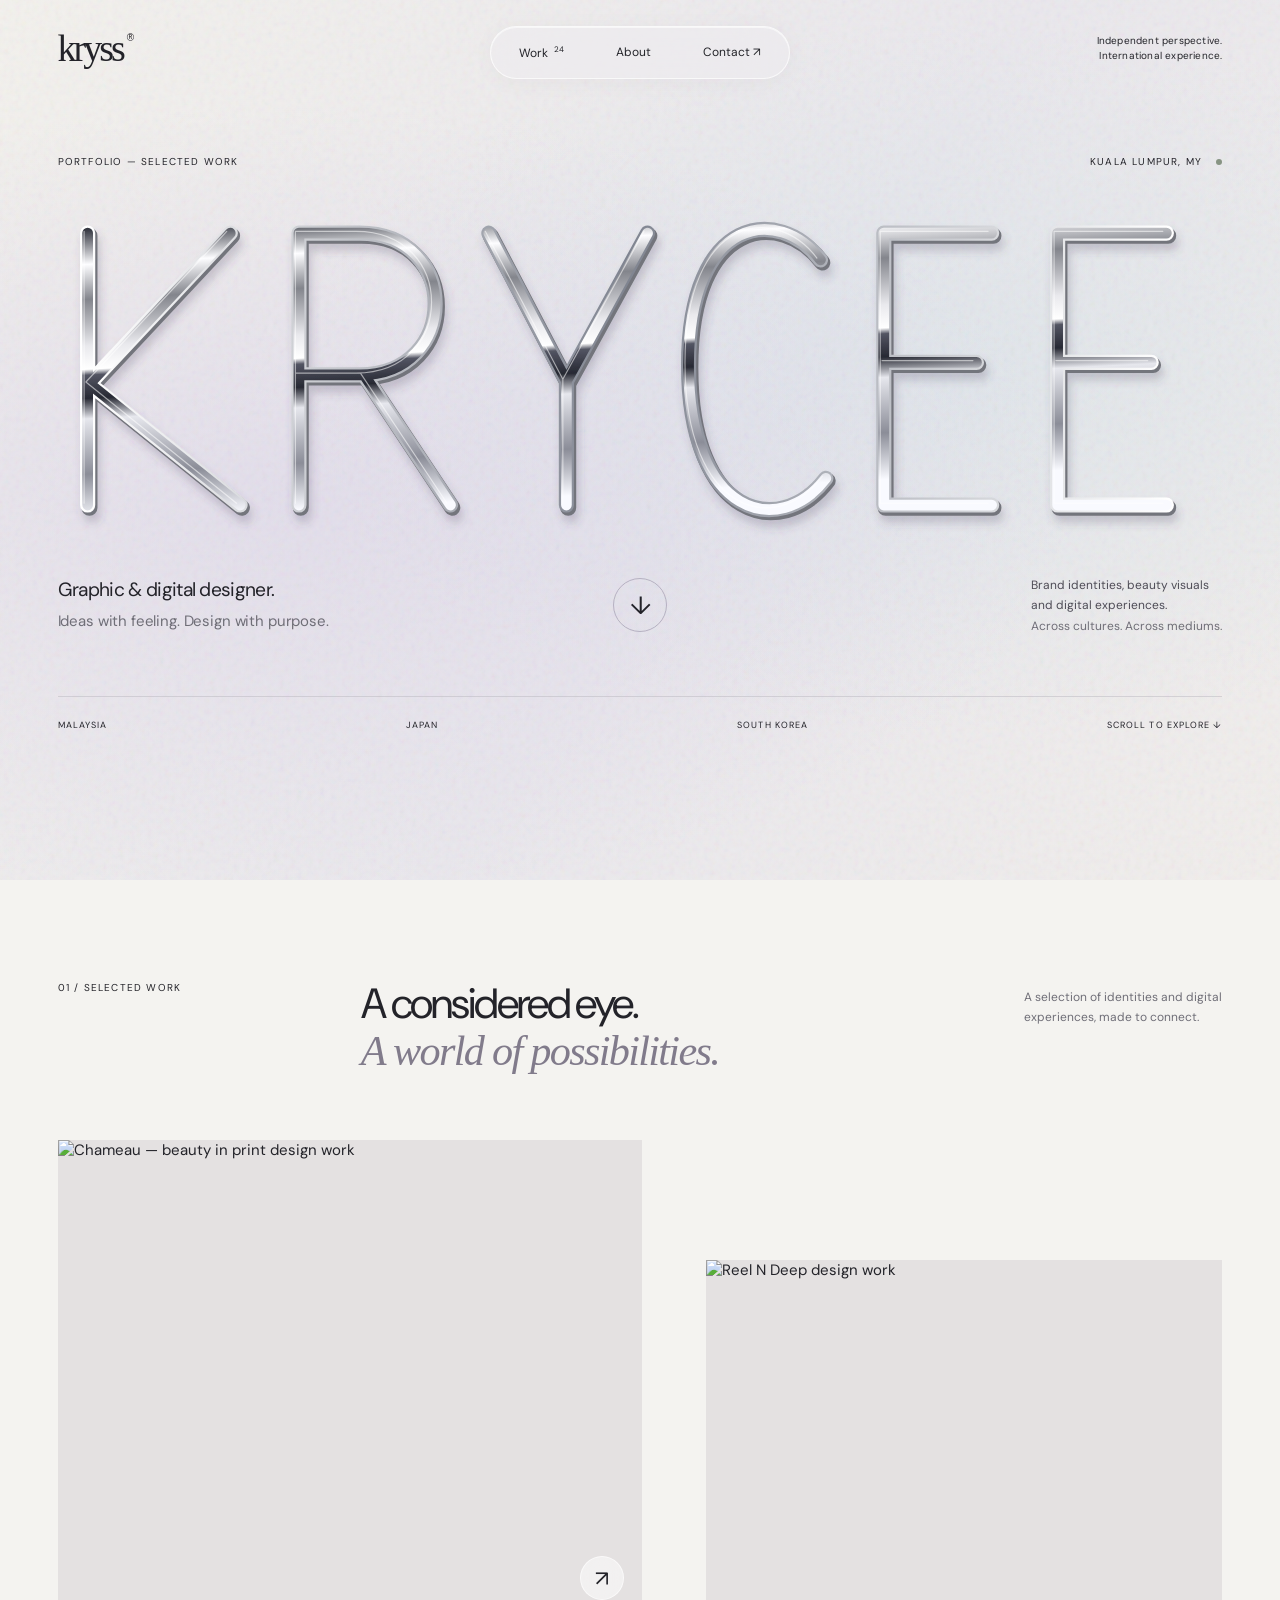
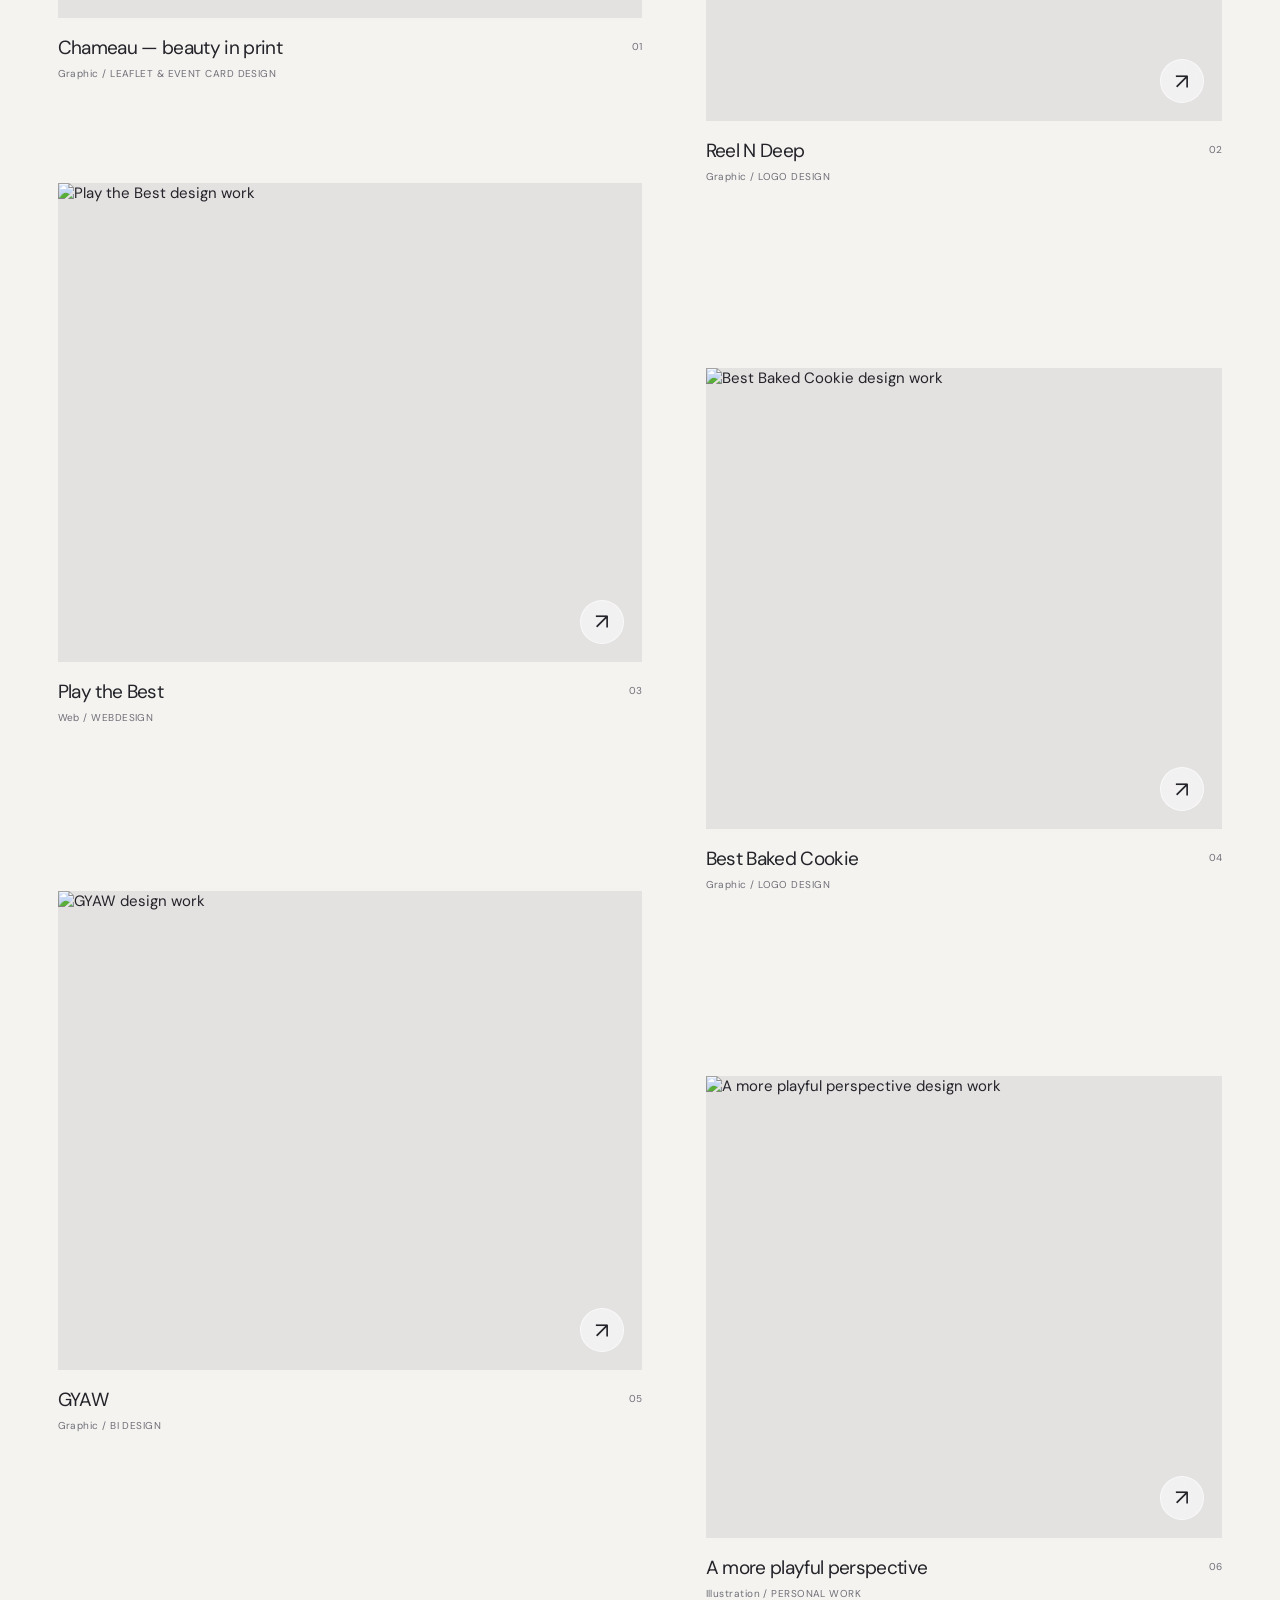
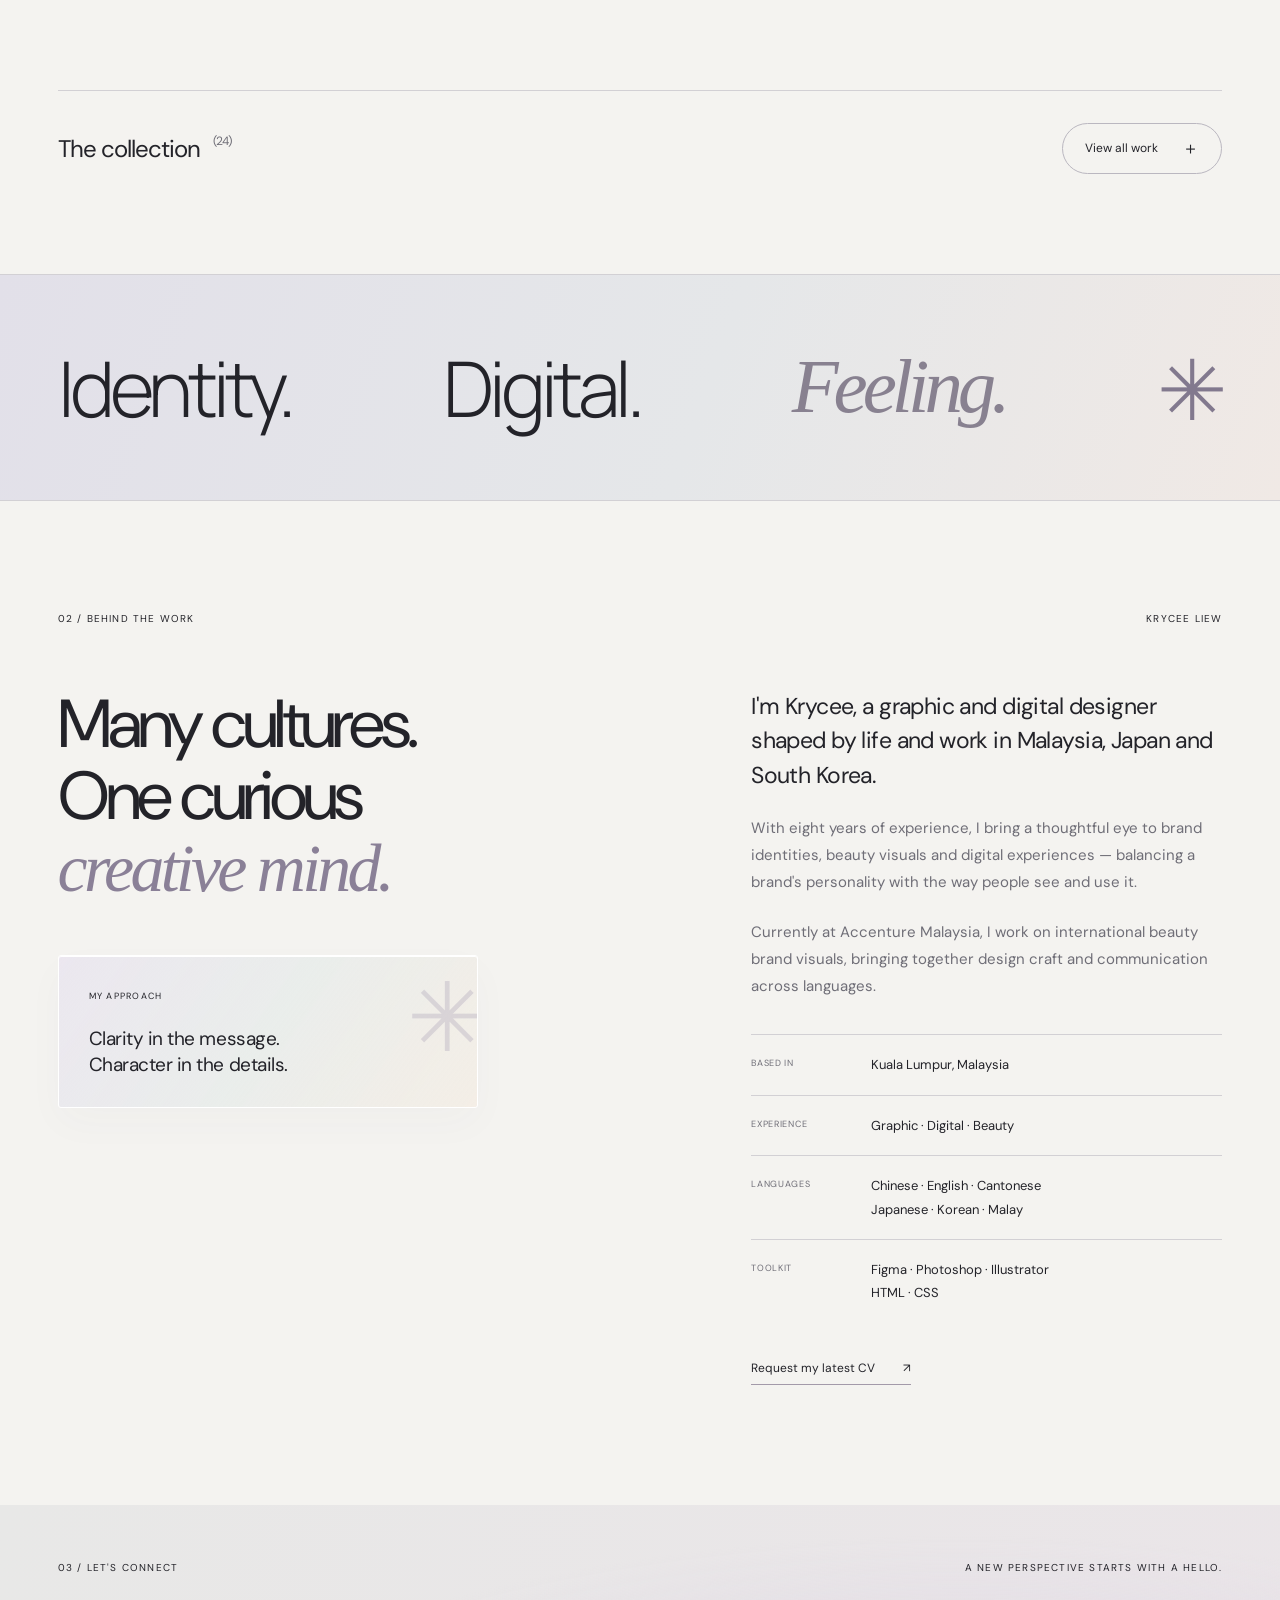
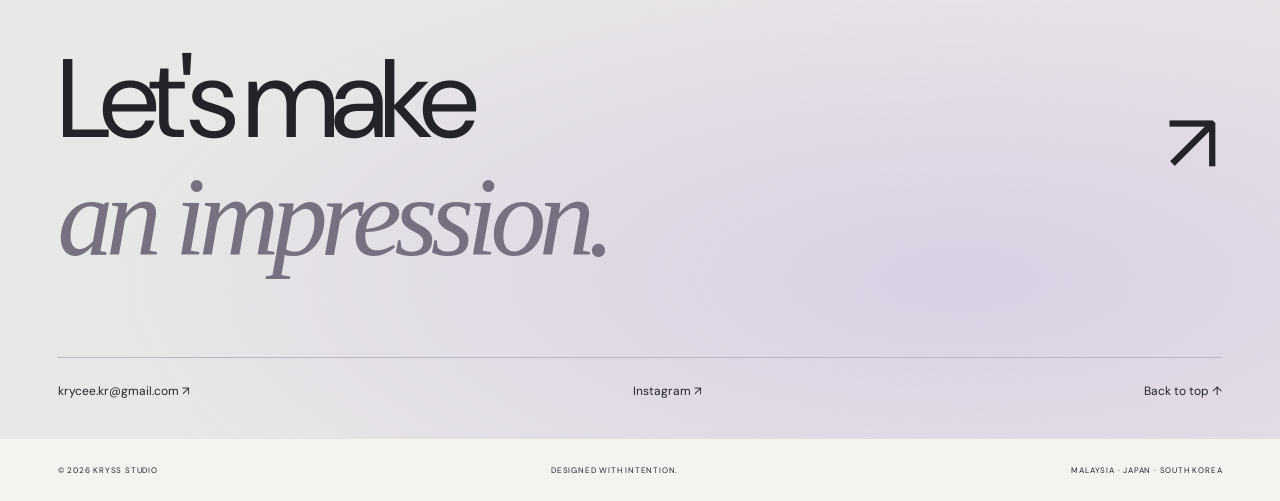
==== v2/index.html @ ada450a9 "Add independent pearl-and-chrome portfolio redesign with full project collection" ====
<!doctype html>
<html lang="en">
<head>
<meta charset="utf-8"><meta name="viewport" content="width=device-width,initial-scale=1">
<meta name="description" content="Krycee Liew — graphic and digital designer. Brand identities, beauty visuals and digital experiences across Malaysia, Japan and South Korea.">
<meta name="theme-color" content="#efeeed"><title>Krycee Liew — Graphic & Digital Design</title>
<link rel="stylesheet" href="style.css">
</head>
<body>
<a class="skip" href="#work">Skip to work</a>
<header class="header"><a class="signature" href="#home" aria-label="Kryss Studio home">kryss<span>®</span></a><nav aria-label="Main navigation"><a href="#work">Work <sup>24</sup></a><a href="#about">About</a><a href="#contact">Contact <span>↗</span></a></nav><span class="header-note">Independent perspective.<br>International experience.</span></header>
<main id="home">
<section class="hero" aria-labelledby="hero-title">
<div class="hero-top"><span>PORTFOLIO — SELECTED WORK</span><span>KUALA LUMPUR, MY <i></i></span></div>
<h1 id="hero-title"><span class="sr-only">Krycee Liew</span>
<svg class="chrome" viewBox="0 0 1320 400" aria-hidden="true"><defs>
<linearGradient id="silver" x1="0" y1="0" x2=".2" y2="1"><stop stop-color="#343741"/><stop offset=".12" stop-color="#fdfdff"/><stop offset=".24" stop-color="#83858c"/><stop offset=".4" stop-color="#e9e9ed"/><stop offset=".48" stop-color="#fff"/><stop offset=".5" stop-color="#535563"/><stop offset=".58" stop-color="#272933"/><stop offset=".65" stop-color="#e6e7ed"/><stop offset=".84" stop-color="#8b8d98"/><stop offset="1" stop-color="#f9faff"/></linearGradient>
<linearGradient id="edge"><stop stop-color="#fff"/><stop offset=".5" stop-color="#7f8490"/><stop offset="1" stop-color="#fff"/></linearGradient>
<filter id="cast" x="-10%" y="-10%" width="120%" height="130%"><feDropShadow dx="3" dy="8" stdDeviation="5" flood-color="#514d68" flood-opacity=".23"/></filter>
<path id="letters" d="M40 45V350 M200 45L42 214L211 350 M277 350V45H345C458 45 458 204 345 204H278 M350 204L447 350 M490 45L577 211L668 45 M577 211V350 M862 75C816 14 714 24 714 193C714 363 816 388 868 320 M1054 45H933V350H1054 M935 190H1037 M1250 45H1128V350H1250 M1130 190H1233"/>
</defs><g fill="none" stroke-linecap="round" stroke-linejoin="round" filter="url(#cast)"><use href="#letters" stroke="#73747c" stroke-width="18" transform="translate(2 3)"/><use href="#letters" stroke="url(#edge)" stroke-width="17"/><use href="#letters" stroke="url(#silver)" stroke-width="12"/><use href="#letters" stroke="#fff" stroke-opacity=".55" stroke-width="1.3" transform="translate(-4 -2)"/></g></svg>
</h1>
<div class="hero-bottom"><div class="hero-role">Graphic & digital designer.<br><span>Ideas with feeling. Design with purpose.</span></div><a href="#work" class="round-link" aria-label="Explore selected work">↓</a><p>Brand identities, beauty visuals<br>and digital experiences.<br><span>Across cultures. Across mediums.</span></p></div>
<div class="hero-line"><span>MALAYSIA</span><span>JAPAN</span><span>SOUTH KOREA</span><span>SCROLL TO EXPLORE ↓</span></div>
</section>
<section id="work" class="work section">
<div class="section-head"><span class="eyebrow">01 / SELECTED WORK</span><h2>A considered eye.<br><em>A world of possibilities.</em></h2><p>A selection of identities and digital<br>experiences, made to connect.</p></div>
<div id="featured" class="projects"></div>
<div class="archive-head"><h3>The collection <span>(24)</span></h3><button id="archive-toggle" class="pill" aria-expanded="false" aria-controls="archive">View all work <span>＋</span></button></div>
<div id="archive" hidden><div class="filters" aria-label="Filter work"><button data-filter="All" aria-pressed="true">All <sup>24</sup></button><button data-filter="Graphic" aria-pressed="false">Graphic <sup>17</sup></button><button data-filter="Web" aria-pressed="false">Web <sup>06</sup></button><button data-filter="Illustration" aria-pressed="false">Illustration <sup>01</sup></button></div><div id="project-list"></div></div>
</section>
<section class="interlude" aria-label="Design disciplines"><span>Identity.</span><span>Digital.</span><em>Feeling.</em><span class="asterisk">✳</span></section>
<section id="about" class="about section"><div class="about-top"><span class="eyebrow">02 / BEHIND THE WORK</span><span class="eyebrow">KRYCEE LIEW</span></div><div class="about-grid"><div><h2>Many cultures.<br>One curious<br><em>creative mind.</em></h2><div class="glass-note"><span class="tiny">MY APPROACH</span><p>Clarity in the message.<br>Character in the details.</p><span class="note-star">✳</span></div></div><div class="bio"><p class="lead">I'm Krycee, a graphic and digital designer shaped by life and work in Malaysia, Japan and South Korea.</p><p>With eight years of experience, I bring a thoughtful eye to brand identities, beauty visuals and digital experiences — balancing a brand's personality with the way people see and use it.</p><p>Currently at Accenture Malaysia, I work on international beauty brand visuals, bringing together design craft and communication across languages.</p><div class="facts"><div><span>BASED IN</span><strong>Kuala Lumpur, Malaysia</strong></div><div><span>EXPERIENCE</span><strong>Graphic · Digital · Beauty</strong></div><div><span>LANGUAGES</span><strong>Chinese · English · Cantonese<br>Japanese · Korean · Malay</strong></div><div><span>TOOLKIT</span><strong>Figma · Photoshop · Illustrator<br>HTML · CSS</strong></div></div><a class="text-link" href="mailto:krycee.kr@gmail.com?subject=Portfolio%20and%20CV%20enquiry">Request my latest CV <span>↗</span></a></div></div></section>
<section id="contact" class="contact section"><div class="contact-top"><span class="eyebrow">03 / LET'S CONNECT</span><span class="eyebrow">A NEW PERSPECTIVE STARTS WITH A HELLO.</span></div><a class="hello" href="mailto:krycee.kr@gmail.com">Let's make<br><em>an impression.</em><span>↗</span></a><div class="contact-bottom"><a href="mailto:krycee.kr@gmail.com">krycee.kr@gmail.com ↗</a><a href="https://www.instagram.com/krysstudio_/" target="_blank" rel="noopener noreferrer">Instagram ↗</a><a href="#home">Back to top ↑</a></div></section>
</main>
<footer><span>© <span id="year">2026</span> KRYSS STUDIO</span><span>DESIGNED WITH INTENTION.</span><span>MALAYSIA · JAPAN · SOUTH KOREA</span></footer>
<dialog id="project-dialog" aria-labelledby="project-title"><div class="detail-top"><span class="signature">kryss<span>®</span></span><button id="close-project" class="pill">Back to work <span>×</span></button></div><article id="project-content"></article><div class="detail-bottom"><button id="next-project" class="pill">Next project ↗</button><button id="detail-top-button" class="text-link">Back to top ↑</button></div></dialog>
<script src="app.js"></script>
</body></html>
---- v2/style.css ----
@import url('https://fonts.googleapis.com/css2?family=DM+Sans:wght@400;450;500;600&family=Manrope:wght@300;400;500&display=swap');
:root{--paper:#f4f3f0;--ink:#232329;--muted:#6f6e77;--line:#d2d0d4;--purple:#9a91b7;--pad:clamp(22px,4.5vw,86px)}
*{box-sizing:border-box}html{scroll-behavior:smooth;scroll-padding-top:100px}body{margin:0;background:var(--paper);color:var(--ink);font-family:'DM Sans',Arial,sans-serif;font-size:15px;-webkit-font-smoothing:antialiased}body:has(dialog[open]){overflow:hidden}button,a{-webkit-tap-highlight-color:transparent}a{color:inherit;text-decoration:none}button{font:inherit;color:inherit;cursor:pointer}button:focus-visible,a:focus-visible{outline:2px solid #70648e;outline-offset:6px}button{border:0;background:none}img{max-width:100%;display:block}h1,h2,h3,p{margin:0}h2,h3{font-weight:400}em{font-family:Georgia,'Times New Roman',serif;font-weight:400}::selection{background:#d6d0e8}.sr-only{position:absolute;width:1px;height:1px;overflow:hidden;clip-path:inset(50%)}.skip{position:fixed;z-index:99;top:-80px;left:20px;background:#fff;padding:16px}.skip:focus{top:15px}[hidden]{display:none!important}
.header{position:absolute;z-index:10;top:0;left:0;width:100%;display:flex;align-items:center;justify-content:space-between;padding:26px var(--pad)}.signature{font-family:Georgia,serif;font-size:38px;letter-spacing:-3px}.signature>span{font:10px Arial;vertical-align:top;display:inline-block;margin:6px 0 0 4px;letter-spacing:0}.header nav{position:fixed;top:26px;left:50%;transform:translateX(-50%);display:flex;gap:8px;padding:6px;border:1px solid #ffffffa6;border-radius:40px;background:#eeedf08a;backdrop-filter:blur(22px);box-shadow:0 3px 24px #30274009,inset 0 1px #fff8}.header nav a{padding:11px 22px;font-size:12px;border-radius:30px;transition:background .2s}.header nav a:hover{background:#fff9}.header nav sup{font-size:8px;margin-left:3px}.header-note{text-align:right;font-size:10px;line-height:1.55;letter-spacing:.02em}
.hero{position:relative;isolation:isolate;overflow:hidden;padding:155px var(--pad) 0;min-height:min(880px,100svh);background:radial-gradient(ellipse at 22% 57%,#d9d2e98a,transparent 56%),radial-gradient(ellipse at 75% 43%,#d4e1e87a,transparent 50%),linear-gradient(125deg,#f3f1ed,#eae8ed 55%,#f1eeec)}.hero:before{content:'';position:absolute;z-index:-1;inset:0;opacity:.15;background-image:url("data:image/svg+xml,%3Csvg viewBox='0 0 180 180' xmlns='http://www.w3.org/2000/svg'%3E%3Cfilter id='n'%3E%3CfeTurbulence type='fractalNoise' baseFrequency='.85' numOctaves='3' stitchTiles='stitch'/%3E%3C/filter%3E%3Cpath fill='%23888' filter='url(%23n)' opacity='.6' d='M0 0h180v180H0z'/%3E%3C/svg%3E");pointer-events:none}.hero-top,.hero-line{display:flex;justify-content:space-between;font-size:10px;letter-spacing:.12em}.hero-top i{display:inline-block;width:6px;height:6px;border-radius:50%;background:#879483;margin-left:10px}.hero h1{margin:25px -6px 20px}.chrome{width:100%;height:auto;display:block;max-height:390px;overflow:visible;animation:arrival 1.5s ease both}.hero-bottom{display:grid;grid-template-columns:1fr 100px 1fr;align-items:center;margin:25px 0 60px}.hero-role{font-size:clamp(16px,1.5vw,23px);line-height:1.6;letter-spacing:-.035em}.hero-role span{color:var(--muted);font-size:.78em;letter-spacing:-.01em}.hero-bottom p{justify-self:end;font-size:12px;line-height:1.7;color:#4e4c56}.hero-bottom p span{color:var(--muted)}.round-link{justify-self:center;display:grid;place-items:center;width:54px;height:54px;border:1px solid #b6b1c2;border-radius:50%;font-size:25px;transition:background .2s,transform .3s}.round-link:hover{background:#fff8;transform:translateY(3px)}.hero-line{padding:22px 0;border-top:1px solid #bab7c080;font-size:9px;letter-spacing:.12em}
.section{padding:100px var(--pad)}.section-head{display:grid;grid-template-columns:1fr 2fr 1fr;align-items:start;margin-bottom:65px;gap:24px}.eyebrow{font-size:10px;letter-spacing:.12em;line-height:1.6}.section-head h2{font-size:clamp(30px,3.3vw,54px);letter-spacing:-.05em;line-height:1.12}.section-head h2 em{color:#817b8b;letter-spacing:-.04em}.section-head p{font-size:12px;line-height:1.7;color:var(--muted);justify-self:end;padding-top:7px}.projects{display:grid;grid-template-columns:1.13fr 1fr;gap:65px 5vw;align-items:start}.project:nth-child(even){margin-top:120px}.project:nth-child(2n+3){margin-top:-65px}.project{display:block}.project-image{overflow:hidden;position:relative;background:#e4e1e1;aspect-ratio:1.22}.project:nth-child(even) .project-image{aspect-ratio:1.12}.project-image img{width:100%;height:100%;object-fit:cover;transition:transform .8s cubic-bezier(.2,.7,.2,1)}.project:hover .project-image img{transform:scale(1.035)}.project-image .open{position:absolute;right:18px;bottom:18px;display:grid;place-items:center;width:44px;height:44px;background:#ffffff85;backdrop-filter:blur(15px);border:1px solid #fff9;border-radius:50%;font-size:22px;transition:transform .25s}.project:hover .open{transform:rotate(45deg)}.project-meta{display:flex;justify-content:space-between;align-items:start;padding-top:17px;gap:20px}.project-meta h3{font-size:19px;letter-spacing:-.035em;margin-bottom:7px}.project-meta p{font-size:10px;color:var(--muted);letter-spacing:.045em}.project-meta>span{font-size:10px;color:var(--muted);margin-top:5px}.archive-head{margin-top:90px;padding-top:32px;border-top:1px solid var(--line);display:flex;justify-content:space-between;align-items:center}.archive-head h3{font-size:24px;letter-spacing:-.04em}.archive-head h3 span{font-size:12px;color:var(--muted);vertical-align:top;margin-left:8px}.pill{border:1px solid #bab7c0;border-radius:30px;padding:13px 22px;font-size:12px;display:inline-flex;align-items:center;gap:24px;transition:background .2s}.pill:hover{background:#e6e2ec}.pill span{font-size:17px}.filters{display:flex;gap:8px;flex-wrap:wrap;margin:38px 0 25px}.filters button{padding:10px 18px;border-radius:24px;font-size:12px;border:1px solid transparent}.filters button[aria-pressed=true]{border-color:#aea5c0;background:#e7e2ee}.filters sup{font-size:8px;margin-left:4px}.archive-row{display:grid;grid-template-columns:55px 2fr 1.3fr 1fr 30px;align-items:center;gap:16px;padding:23px 5px;border-bottom:1px solid var(--line);transition:padding .25s,background .25s}.archive-row:hover{background:#eae6ef;padding-left:15px;padding-right:15px}.archive-row span{font-size:11px;color:var(--muted)}.archive-row strong{font-size:17px;font-weight:400;letter-spacing:-.025em}.archive-row .row-arrow{font-size:21px;color:var(--ink)}
.interlude{display:flex;align-items:center;justify-content:space-between;gap:20px;padding:55px var(--pad);border-top:1px solid var(--line);border-bottom:1px solid var(--line);font-family:Manrope,Arial,sans-serif;font-size:clamp(28px,6vw,92px);font-weight:300;letter-spacing:-.065em;background:linear-gradient(110deg,#e2e0e9,#e5e7e9 55%,#f0e9e5)}.interlude em{color:#888190}.interlude .asterisk{font-size:1.1em;color:#82798e}
.about{padding-top:110px;padding-bottom:120px}.about-top,.contact-top{display:flex;justify-content:space-between;margin-bottom:62px}.about-grid{display:grid;grid-template-columns:1.2fr 1fr;gap:10vw}.about h2{font-size:clamp(42px,5.3vw,82px);line-height:1.06;letter-spacing:-.055em}.about h2 em{color:#8a8097}.glass-note{position:relative;overflow:hidden;margin-top:50px;width:85%;max-width:420px;padding:28px 30px;border:1px solid #fff;border-radius:3px;background:linear-gradient(125deg,#e9e4efc9,#dfe7e67a,#f4ece2b0);box-shadow:inset 0 1px #fff,0 15px 40px #52476107}.tiny{font-size:9px;letter-spacing:.14em}.glass-note p{font-size:19px;line-height:1.4;margin-top:22px;letter-spacing:-.025em}.note-star{position:absolute;font-size:96px;right:-10px;top:0;color:#aca4b759}.bio p{font-size:15px;color:var(--muted);line-height:1.8;margin-bottom:23px}.bio p.lead{font-size:23px;line-height:1.5;color:var(--ink);letter-spacing:-.025em}.facts{margin:34px 0}.facts>div{display:grid;grid-template-columns:100px 1fr;gap:20px;padding:18px 0;border-top:1px solid var(--line)}.facts span{font-size:9px;color:var(--muted);letter-spacing:.08em;padding-top:4px}.facts strong{font-size:13px;line-height:1.8;font-weight:400}.text-link{display:inline-flex;gap:28px;border-bottom:1px solid #a39aa9;padding:0 0 8px;font-size:12px}.contact{background:radial-gradient(ellipse at 75% 70%,#d9d0e4,transparent 65%),linear-gradient(100deg,#e8e8e7,#eae5e8);padding-top:55px;padding-bottom:40px}.contact-top{margin-bottom:65px}.hello{position:relative;display:block;font-size:clamp(52px,8.7vw,140px);line-height:1.06;letter-spacing:-.065em}.hello em{color:#777080}.hello>span{position:absolute;right:1%;top:25%;font-size:.75em;transition:transform .3s}.hello:hover>span{transform:translate(8px,-8px)}.contact-bottom{display:flex;justify-content:space-between;gap:22px;margin-top:80px;padding-top:25px;border-top:1px solid #bcb5c4;font-size:12px}footer{display:flex;justify-content:space-between;gap:20px;padding:26px var(--pad);font-size:8px;letter-spacing:.1em}
dialog{position:fixed;inset:0;width:100%;height:100%;max-width:none;max-height:none;border:0;padding:0;background:var(--paper);color:var(--ink);overflow-y:auto}dialog::backdrop{background:#24202999;backdrop-filter:blur(15px)}.detail-top{position:sticky;top:0;z-index:2;padding:20px var(--pad);display:flex;align-items:center;justify-content:space-between;background:#f3f1eeda;backdrop-filter:blur(22px);border-bottom:1px solid #ffffffa0}.detail-heading{padding:60px var(--pad) 55px}.detail-heading h2{font-size:clamp(44px,7vw,110px);line-height:1;letter-spacing:-.055em;margin:25px 0}.detail-info{display:flex;gap:40px;color:var(--muted);font-size:12px}.detail-gallery{max-width:1200px;margin:auto;padding:0 30px;display:grid;gap:28px}.detail-gallery img,.detail-gallery video{width:100%;height:auto;background:#e8e6e8}.detail-gallery img{cursor:zoom-in}.detail-gallery img.expanded{cursor:zoom-out}.detail-gallery:has(img.expanded){max-width:100%}.detail-bottom{display:flex;justify-content:space-between;align-items:center;padding:60px var(--pad)}.empty{padding:30px}.image-failed{padding:30px;min-height:120px;background:#e7e2e9}
@keyframes arrival{from{opacity:0;transform:translateY(12px)}to{opacity:1;transform:none}}
@media(min-width:1600px){.hero h1{margin-top:50px}.hero-bottom{margin-top:40px}}@media(max-width:900px){.header-note{display:none}.header nav{left:auto;right:var(--pad);transform:none}.section-head{grid-template-columns:1fr 2fr}.section-head p{grid-column:2;justify-self:start}.projects{gap:42px 28px}.project:nth-child(even){margin-top:85px}.project:nth-child(2n+3){margin-top:-45px}.about-grid{gap:45px}.bio p.lead{font-size:20px}.hero{padding-top:145px}.hero-bottom{grid-template-columns:1fr 60px 1fr;margin-bottom:50px}.hero-bottom p{font-size:11px}.archive-row{grid-template-columns:35px 2fr 1fr 22px}.archive-row .row-place{display:none}}
@media(max-width:600px){html{scroll-padding-top:90px}.header{padding-top:20px}.signature{font-size:32px}.header nav{top:20px;gap:0;padding:4px}.header nav a{padding:10px 13px;font-size:10px}.header nav sup{display:none}.hero{min-height:590px;padding-top:130px}.hero-top{font-size:8px;letter-spacing:.05em}.hero h1{margin:48px -3px 44px}.chrome{transform:scaleY(1.25)}.hero-bottom{grid-template-columns:1fr 55px;gap:20px;margin:30px 0 35px}.hero-role{font-size:17px}.hero-bottom p{grid-column:1 / -1;justify-self:start;font-size:12px}.hero-bottom p br:first-child{display:none}.hero-line{font-size:7px;letter-spacing:.025em;gap:10px}.hero-line span:last-child{display:none}.section{padding:65px var(--pad)}.section-head{display:block;margin-bottom:35px}.section-head h2{font-size:35px;margin-top:25px}.section-head p{margin-top:20px}.projects{display:block}.project,.project:nth-child(even),.project:nth-child(2n+3){margin:0 0 38px}.project-image,.project:nth-child(even) .project-image{aspect-ratio:1.2}.project-meta h3{font-size:18px}.project-meta p{font-size:9px}.archive-head{margin-top:45px;gap:15px}.archive-head h3{font-size:20px}.pill{font-size:11px;padding:12px 15px;gap:15px}.archive-row{grid-template-columns:22px 1fr 20px;padding:20px 0;gap:12px}.archive-row .row-service{display:none}.archive-row strong{font-size:15px}.filters{gap:0}.filters button{padding:10px 12px}.interlude{gap:10px;padding:30px var(--pad);font-size:27px}.about-top{margin-bottom:35px}.about-grid{display:block}.about h2{font-size:49px}.glass-note{width:100%;margin-top:30px}.bio{margin-top:38px}.bio p.lead{font-size:21px}.contact-top{gap:25px;margin-bottom:38px}.contact-top .eyebrow:last-child{max-width:135px;text-align:right;font-size:8px}.hello{font-size:53px}.hello>span{font-size:45px;right:0;top:0}.contact-bottom{flex-wrap:wrap;margin-top:45px;font-size:11px}.contact-bottom a:first-child{width:100%}footer{font-size:7px;padding:22px var(--pad);flex-wrap:wrap}footer>span:last-child{display:none}.detail-top{padding-top:17px;padding-bottom:17px}.detail-heading{padding-top:35px;padding-bottom:35px}.detail-heading h2{font-size:43px}.detail-info{flex-direction:column;gap:10px}.detail-gallery{padding:0 14px;gap:14px}.detail-bottom{padding-top:35px;padding-bottom:35px}}
@media(prefers-reduced-motion:reduce){html{scroll-behavior:auto}*,*:before,*:after{animation:none!important;transition:none!important}}
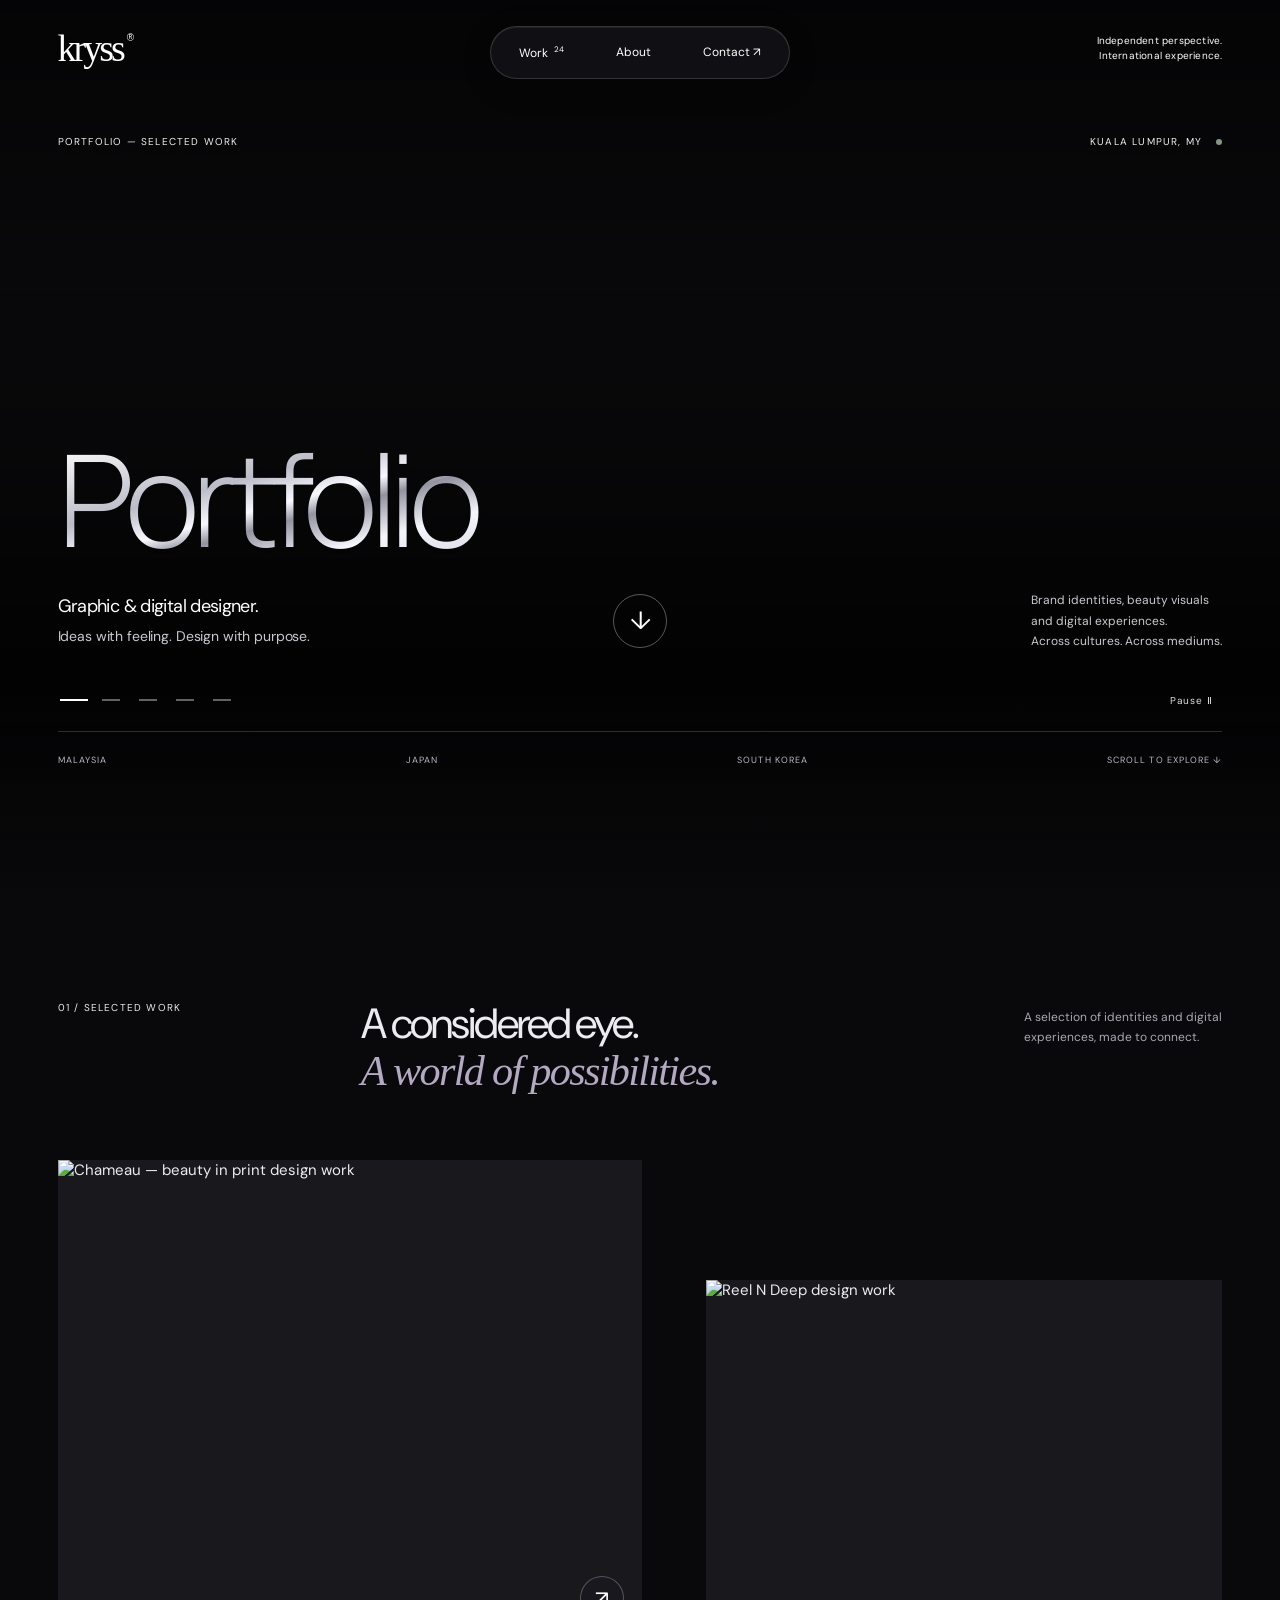
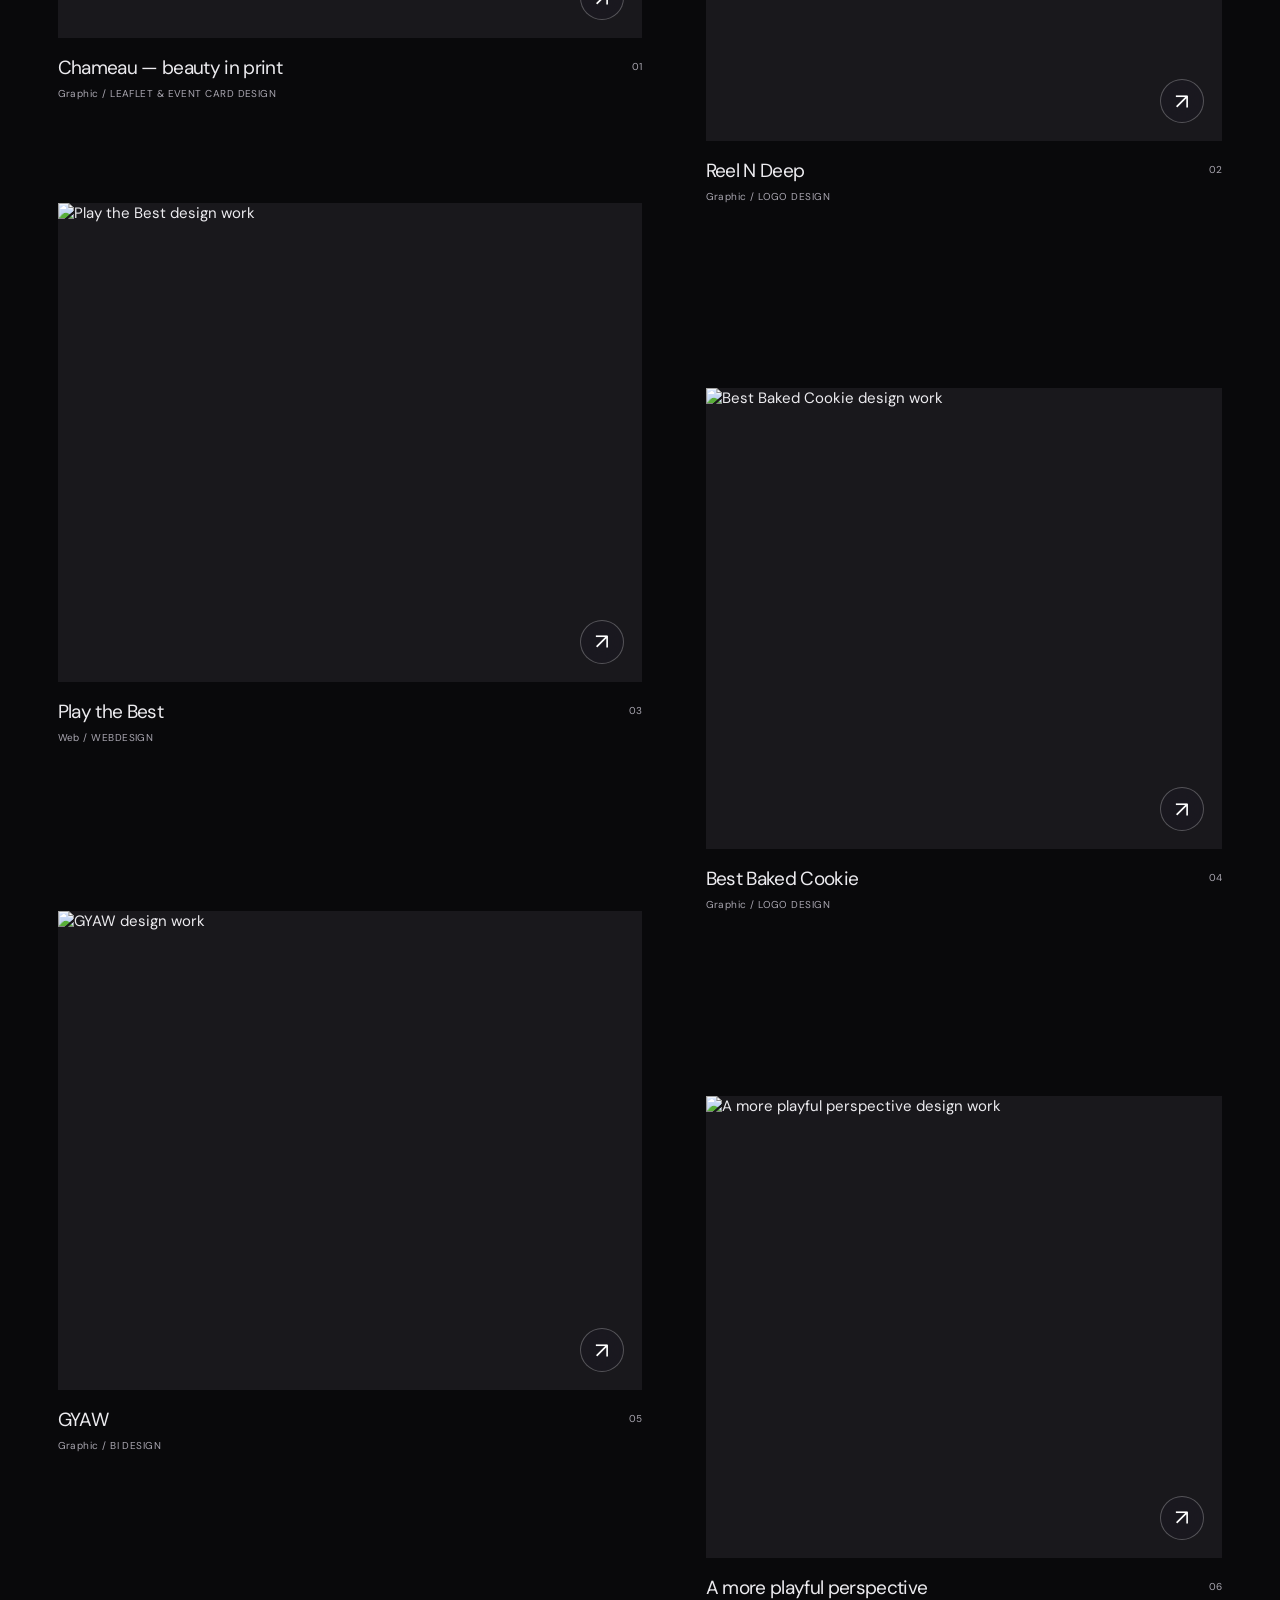
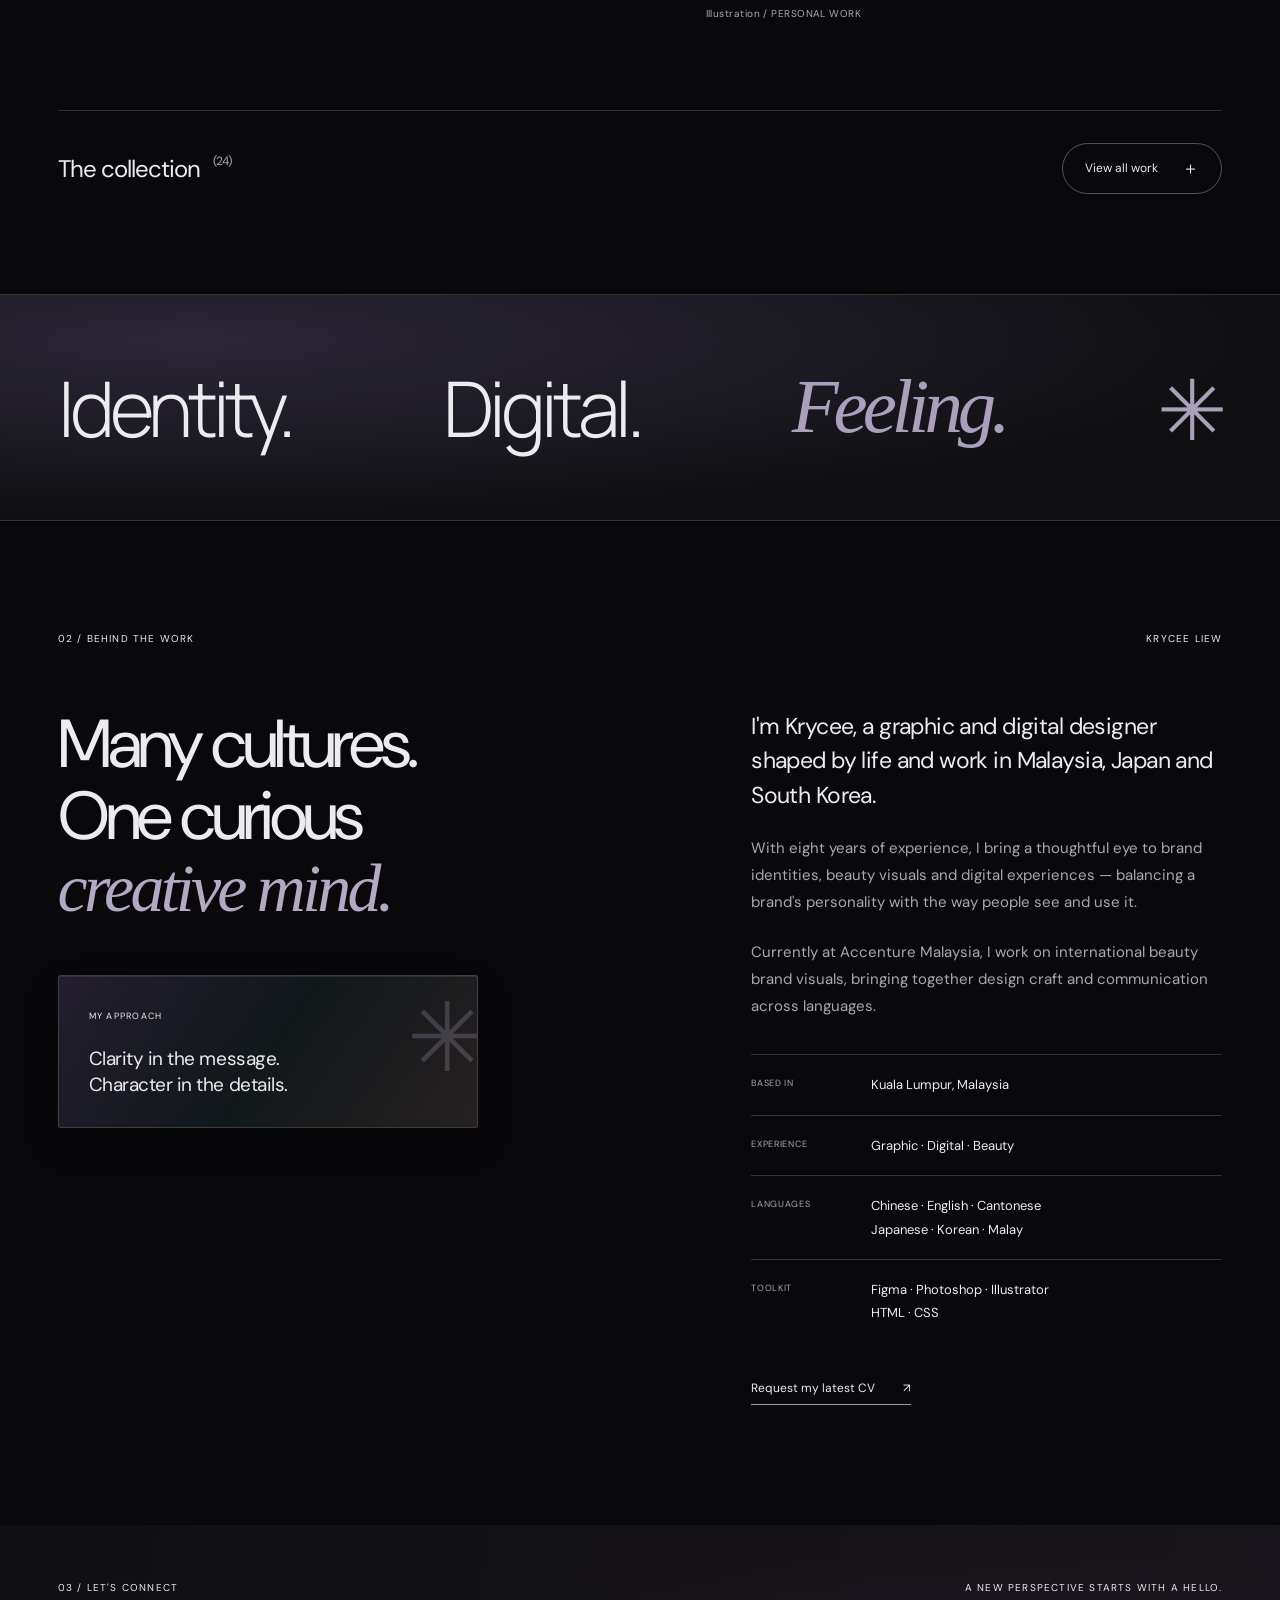
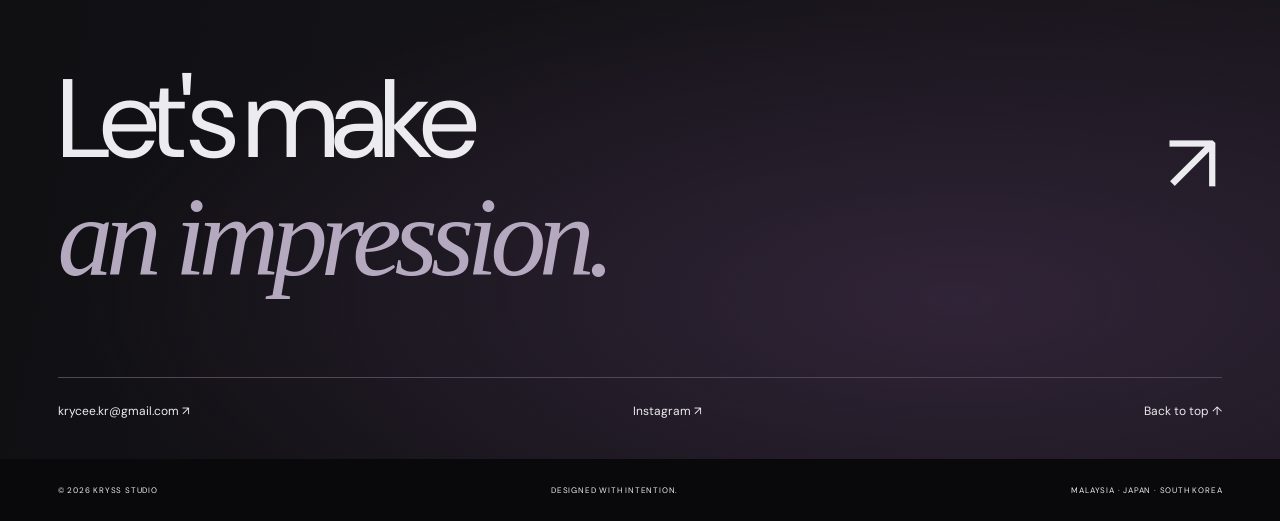
==== commit 0585f794: "Switch v2 to dark gallery with smaller Portfolio title and original visual slideshow" ====
--- a/v2/index.html
+++ b/v2/index.html
@@ -3,25 +3,18 @@
 <head>
 <meta charset="utf-8"><meta name="viewport" content="width=device-width,initial-scale=1">
 <meta name="description" content="Krycee Liew — graphic and digital designer. Brand identities, beauty visuals and digital experiences across Malaysia, Japan and South Korea.">
-<meta name="theme-color" content="#efeeed"><title>Krycee Liew — Graphic & Digital Design</title>
-<link rel="stylesheet" href="style.css">
+<meta name="theme-color" content="#09090b"><title>Krycee Liew — Graphic & Digital Design</title>
+<link rel="stylesheet" href="style.css?v=dark1">
 </head>
 <body>
 <a class="skip" href="#work">Skip to work</a>
 <header class="header"><a class="signature" href="#home" aria-label="Kryss Studio home">kryss<span>®</span></a><nav aria-label="Main navigation"><a href="#work">Work <sup>24</sup></a><a href="#about">About</a><a href="#contact">Contact <span>↗</span></a></nav><span class="header-note">Independent perspective.<br>International experience.</span></header>
 <main id="home">
 <section class="hero" aria-labelledby="hero-title">
-<div class="hero-top"><span>PORTFOLIO — SELECTED WORK</span><span>KUALA LUMPUR, MY <i></i></span></div>
-<h1 id="hero-title"><span class="sr-only">Krycee Liew</span>
-<svg class="chrome" viewBox="0 0 1320 400" aria-hidden="true"><defs>
-<linearGradient id="silver" x1="0" y1="0" x2=".2" y2="1"><stop stop-color="#343741"/><stop offset=".12" stop-color="#fdfdff"/><stop offset=".24" stop-color="#83858c"/><stop offset=".4" stop-color="#e9e9ed"/><stop offset=".48" stop-color="#fff"/><stop offset=".5" stop-color="#535563"/><stop offset=".58" stop-color="#272933"/><stop offset=".65" stop-color="#e6e7ed"/><stop offset=".84" stop-color="#8b8d98"/><stop offset="1" stop-color="#f9faff"/></linearGradient>
-<linearGradient id="edge"><stop stop-color="#fff"/><stop offset=".5" stop-color="#7f8490"/><stop offset="1" stop-color="#fff"/></linearGradient>
-<filter id="cast" x="-10%" y="-10%" width="120%" height="130%"><feDropShadow dx="3" dy="8" stdDeviation="5" flood-color="#514d68" flood-opacity=".23"/></filter>
-<path id="letters" d="M40 45V350 M200 45L42 214L211 350 M277 350V45H345C458 45 458 204 345 204H278 M350 204L447 350 M490 45L577 211L668 45 M577 211V350 M862 75C816 14 714 24 714 193C714 363 816 388 868 320 M1054 45H933V350H1054 M935 190H1037 M1250 45H1128V350H1250 M1130 190H1233"/>
-</defs><g fill="none" stroke-linecap="round" stroke-linejoin="round" filter="url(#cast)"><use href="#letters" stroke="#73747c" stroke-width="18" transform="translate(2 3)"/><use href="#letters" stroke="url(#edge)" stroke-width="17"/><use href="#letters" stroke="url(#silver)" stroke-width="12"/><use href="#letters" stroke="#fff" stroke-opacity=".55" stroke-width="1.3" transform="translate(-4 -2)"/></g></svg>
-</h1>
+<div class="hero-visuals" aria-label="Design visuals from my original portfolio"><img class="hero-frame active" src="../innerpage/images/visual7.jpg" alt="Portfolio design visual 1" fetchpriority="high"><img class="hero-frame" alt="" aria-hidden="true"></div><div class="hero-shade" aria-hidden="true"></div><div class="hero-top"><span>PORTFOLIO — SELECTED WORK</span><span>KUALA LUMPUR, MY <i></i></span></div>
+<h1 id="hero-title" class="portfolio-title">Portfolio</h1>
 <div class="hero-bottom"><div class="hero-role">Graphic & digital designer.<br><span>Ideas with feeling. Design with purpose.</span></div><a href="#work" class="round-link" aria-label="Explore selected work">↓</a><p>Brand identities, beauty visuals<br>and digital experiences.<br><span>Across cultures. Across mediums.</span></p></div>
-<div class="hero-line"><span>MALAYSIA</span><span>JAPAN</span><span>SOUTH KOREA</span><span>SCROLL TO EXPLORE ↓</span></div>
+<div class="visual-controls"><div class="visual-dots" aria-label="Choose a design visual"><button type="button" data-visual="0" aria-label="Show visual 1" aria-pressed="true"><span></span></button><button type="button" data-visual="1" aria-label="Show visual 2" aria-pressed="false"><span></span></button><button type="button" data-visual="2" aria-label="Show visual 3" aria-pressed="false"><span></span></button><button type="button" data-visual="3" aria-label="Show visual 4" aria-pressed="false"><span></span></button><button type="button" data-visual="4" aria-label="Show visual 5" aria-pressed="false"><span></span></button></div><button type="button" id="visual-pause" aria-label="Pause slideshow">Pause Ⅱ</button></div><div class="hero-line"><span>MALAYSIA</span><span>JAPAN</span><span>SOUTH KOREA</span><span>SCROLL TO EXPLORE ↓</span></div>
 </section>
 <section id="work" class="work section">
 <div class="section-head"><span class="eyebrow">01 / SELECTED WORK</span><h2>A considered eye.<br><em>A world of possibilities.</em></h2><p>A selection of identities and digital<br>experiences, made to connect.</p></div>
@@ -35,5 +28,5 @@
 </main>
 <footer><span>© <span id="year">2026</span> KRYSS STUDIO</span><span>DESIGNED WITH INTENTION.</span><span>MALAYSIA · JAPAN · SOUTH KOREA</span></footer>
 <dialog id="project-dialog" aria-labelledby="project-title"><div class="detail-top"><span class="signature">kryss<span>®</span></span><button id="close-project" class="pill">Back to work <span>×</span></button></div><article id="project-content"></article><div class="detail-bottom"><button id="next-project" class="pill">Next project ↗</button><button id="detail-top-button" class="text-link">Back to top ↑</button></div></dialog>
-<script src="app.js"></script>
+<script src="app.js?v=dark1"></script>
 </body></html>
--- a/v2/style.css
+++ b/v2/style.css
@@ -11,3 +11,45 @@
 @media(min-width:1600px){.hero h1{margin-top:50px}.hero-bottom{margin-top:40px}}@media(max-width:900px){.header-note{display:none}.header nav{left:auto;right:var(--pad);transform:none}.section-head{grid-template-columns:1fr 2fr}.section-head p{grid-column:2;justify-self:start}.projects{gap:42px 28px}.project:nth-child(even){margin-top:85px}.project:nth-child(2n+3){margin-top:-45px}.about-grid{gap:45px}.bio p.lead{font-size:20px}.hero{padding-top:145px}.hero-bottom{grid-template-columns:1fr 60px 1fr;margin-bottom:50px}.hero-bottom p{font-size:11px}.archive-row{grid-template-columns:35px 2fr 1fr 22px}.archive-row .row-place{display:none}}
 @media(max-width:600px){html{scroll-padding-top:90px}.header{padding-top:20px}.signature{font-size:32px}.header nav{top:20px;gap:0;padding:4px}.header nav a{padding:10px 13px;font-size:10px}.header nav sup{display:none}.hero{min-height:590px;padding-top:130px}.hero-top{font-size:8px;letter-spacing:.05em}.hero h1{margin:48px -3px 44px}.chrome{transform:scaleY(1.25)}.hero-bottom{grid-template-columns:1fr 55px;gap:20px;margin:30px 0 35px}.hero-role{font-size:17px}.hero-bottom p{grid-column:1 / -1;justify-self:start;font-size:12px}.hero-bottom p br:first-child{display:none}.hero-line{font-size:7px;letter-spacing:.025em;gap:10px}.hero-line span:last-child{display:none}.section{padding:65px var(--pad)}.section-head{display:block;margin-bottom:35px}.section-head h2{font-size:35px;margin-top:25px}.section-head p{margin-top:20px}.projects{display:block}.project,.project:nth-child(even),.project:nth-child(2n+3){margin:0 0 38px}.project-image,.project:nth-child(even) .project-image{aspect-ratio:1.2}.project-meta h3{font-size:18px}.project-meta p{font-size:9px}.archive-head{margin-top:45px;gap:15px}.archive-head h3{font-size:20px}.pill{font-size:11px;padding:12px 15px;gap:15px}.archive-row{grid-template-columns:22px 1fr 20px;padding:20px 0;gap:12px}.archive-row .row-service{display:none}.archive-row strong{font-size:15px}.filters{gap:0}.filters button{padding:10px 12px}.interlude{gap:10px;padding:30px var(--pad);font-size:27px}.about-top{margin-bottom:35px}.about-grid{display:block}.about h2{font-size:49px}.glass-note{width:100%;margin-top:30px}.bio{margin-top:38px}.bio p.lead{font-size:21px}.contact-top{gap:25px;margin-bottom:38px}.contact-top .eyebrow:last-child{max-width:135px;text-align:right;font-size:8px}.hello{font-size:53px}.hello>span{font-size:45px;right:0;top:0}.contact-bottom{flex-wrap:wrap;margin-top:45px;font-size:11px}.contact-bottom a:first-child{width:100%}footer{font-size:7px;padding:22px var(--pad);flex-wrap:wrap}footer>span:last-child{display:none}.detail-top{padding-top:17px;padding-bottom:17px}.detail-heading{padding-top:35px;padding-bottom:35px}.detail-heading h2{font-size:43px}.detail-info{flex-direction:column;gap:10px}.detail-gallery{padding:0 14px;gap:14px}.detail-bottom{padding-top:35px;padding-bottom:35px}}
 @media(prefers-reduced-motion:reduce){html{scroll-behavior:auto}*,*:before,*:after{animation:none!important;transition:none!important}}
+
+/* Dark gallery: the original design visuals lead the first screen. */
+:root{color-scheme:dark;--paper:#09090b;--ink:#ecebef;--muted:#aaa7b1;--line:#333139;--purple:#b4aac8}
+.header{color:#fff;text-shadow:0 1px 12px #0008}
+.header nav{background:#17171ca6;border-color:#ffffff26;box-shadow:0 8px 30px #0003,inset 0 1px #ffffff12;text-shadow:none}
+.header nav a:hover{background:#ffffff16}
+.hero{min-height:100svh;padding-top:135px;display:flex;flex-direction:column;background:#09090b;color:white}
+.hero:before{display:none}
+.hero-visuals,.hero-shade{position:absolute;inset:0;z-index:-2}
+.hero-frame{position:absolute;inset:0;width:100%;height:100%;object-fit:cover;object-position:center;opacity:0;transition:opacity 1.4s ease;transform:scale(1.025)}
+.hero-frame.active{opacity:1;animation:visual-drift 8s ease-out both}
+.hero-shade{z-index:-1;background:linear-gradient(180deg,#0007 0%,#0000 32%,#0002 48%,#000b 75%,#09090bf5 100%)}
+.hero-top{color:#eee;text-shadow:0 1px 10px #000}
+.hero h1.portfolio-title{font-family:Manrope,Arial,sans-serif;font-size:clamp(72px,10vw,155px);line-height:1.12;font-weight:300;letter-spacing:-.065em;margin:clamp(160px,31svh,360px) 0 15px;max-width:650px;color:#e1e0e6;background:linear-gradient(165deg,#fff 5%,#bbbcc7 32%,#f9f9ff 43%,#92939f 49%,#f5f5fc 62%,#c2c2ce 90%);background-clip:text;-webkit-background-clip:text;-webkit-text-fill-color:transparent;filter:drop-shadow(0 2px 2px #0005)}
+.hero-bottom{margin:5px 0 24px;grid-template-columns:1fr 90px 1fr}
+.hero-role{font-size:18px}.hero-role span,.hero-bottom p,.hero-bottom p span{color:#ccc8d1}
+.hero-line{border-color:#ffffff29;color:#bbb8c2;margin-top:14px}
+.round-link{border-color:#ffffff55}.round-link:hover{background:#ffffff20}
+.visual-controls{display:flex;align-items:center;justify-content:space-between;margin-top:8px}
+.visual-dots{display:flex;gap:5px}.visual-dots button{width:32px;height:32px;display:grid;place-items:center;padding:0}
+.visual-dots span{width:18px;height:2px;background:#ffffff60;transition:width .3s,background .3s}
+.visual-dots button[aria-pressed=true] span{width:28px;background:white}
+#visual-pause{font-size:10px;letter-spacing:.08em;padding:10px;color:#ddd}
+.section-head h2 em,.about h2 em{color:#b4a9c2}
+.project-image{background:#19181c}.project-image .open{background:#1d1b238c;color:white;border-color:#ffffff42}
+.pill{border-color:#57515f}.pill:hover{background:#26222d}.filters button[aria-pressed=true]{background:#302938;border-color:#8c809e}
+.archive-row:hover{background:#1c1922}
+.interlude{background:radial-gradient(ellipse at 15% 20%,#2b2637,transparent 70%),#101013}
+.interlude em,.interlude .asterisk{color:#aaa0bb}
+.glass-note{background:linear-gradient(125deg,#2a2338c9,#1c292c7a,#342b2bb0);border-color:#ffffff24;box-shadow:inset 0 1px #ffffff16,0 15px 40px #0002}
+.note-star{color:#c0b0d83b}
+.contact{background:radial-gradient(ellipse at 75% 70%,#302437,transparent 65%),linear-gradient(100deg,#101013,#19151c)}
+.hello em{color:#b5a9bf}.contact-bottom{border-color:#514758}
+.detail-top{background:#101014d9;border-color:#ffffff18}
+.detail-gallery img,.detail-gallery video{background:#17151b}.image-failed{background:#211c28}
+.skip{background:#222;color:white}
+.reveal-ready{opacity:0;transform:translateY(22px);transition:opacity .8s ease,transform .8s cubic-bezier(.2,.7,.2,1)}
+.reveal-ready.in-view{opacity:1;transform:none}
+@keyframes visual-drift{from{transform:scale(1.025)}to{transform:scale(1.065)}}
+@media(max-width:900px){.hero h1.portfolio-title{margin-top:30svh}.hero-bottom{grid-template-columns:1fr 60px 1fr}.hero-role{font-size:16px}}
+@media(max-width:600px){.hero{padding-top:110px;min-height:100svh}.hero h1.portfolio-title{font-size:76px;margin-top:32svh;margin-bottom:14px}.hero-bottom{grid-template-columns:1fr 50px;gap:8px;margin-bottom:8px}.hero-bottom p{display:none}.hero-role{font-size:15px}.hero-role span{font-size:12px}.hero-frame{object-position:50% 40%}.hero-line{padding:18px 0}.visual-controls{margin-top:16px}.round-link{width:42px;height:42px;font-size:21px}.header-note{display:none}}
+@media(prefers-reduced-motion:reduce){.reveal-ready{opacity:1;transform:none}.hero-frame.active{transform:none}}
